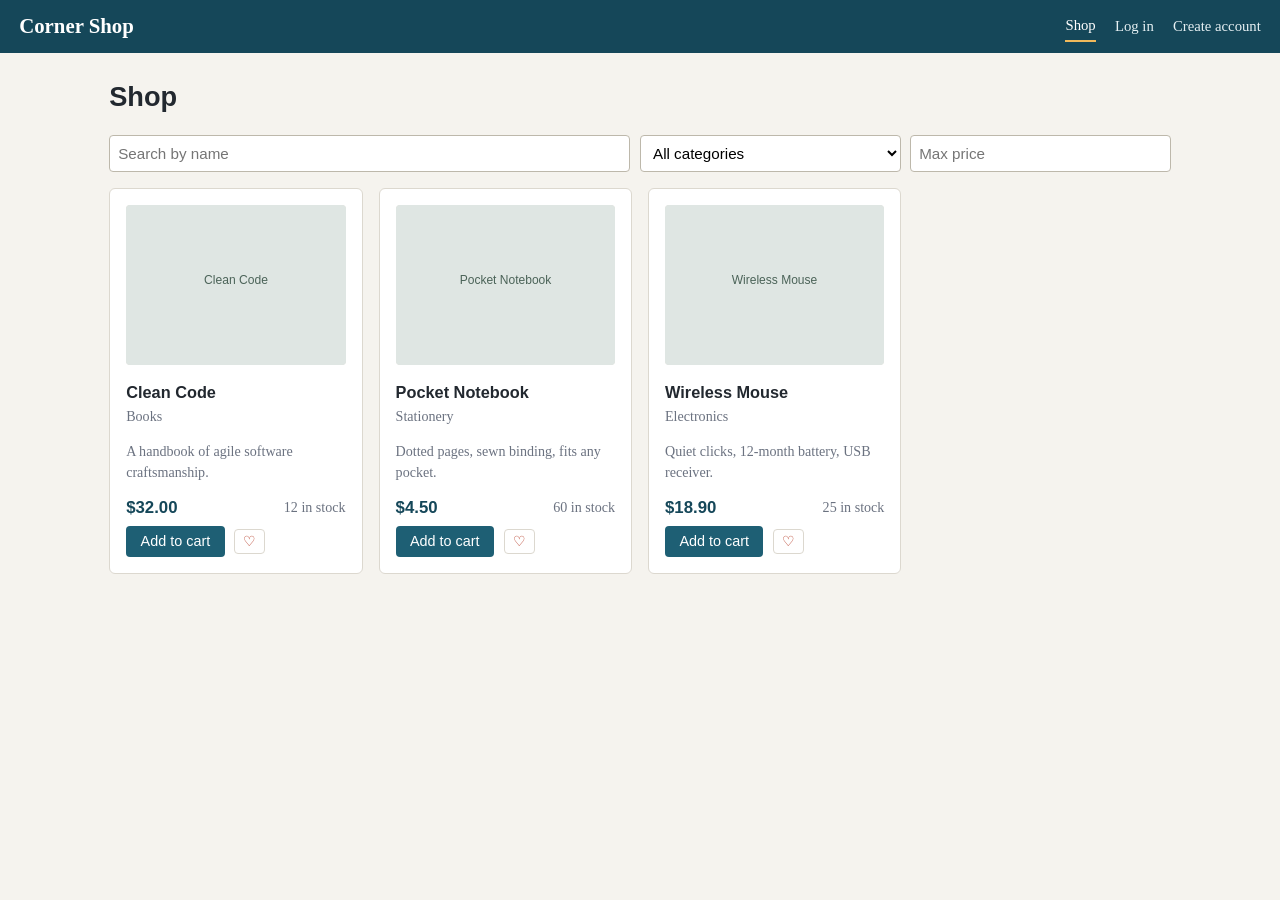
==== Final project/final.html @ 82ac4f9e "Add new task" ====
<!DOCTYPE html>
<html lang="en">

<head>
  <meta charset="utf-8">
  <meta name="viewport" content="width=device-width,initial-scale=1">
  <title>Corner Shop</title>
  <style>
    :root {
      --bg: #f5f3ee;
      --card: #fff;
      --ink: #22282f;
      --mute: #6b7280;
      --line: #dcd8cf;
      --acc: #1e5f74;
      --acc2: #154759;
      --ok: #2f7d4f;
      --bad: #b3341f;
      --warn: #a8741a
    }

    * {
      box-sizing: border-box
    }

    body {
      margin: 0;
      background: var(--bg);
      color: var(--ink);
      font: 16px/1.5 Georgia, "Times New Roman", serif
    }

    h1,
    h2,
    h3,
    button,
    input,
    select,
    textarea,
    nav,
    th,
    .badge {
      font-family: "Trebuchet MS", Verdana, sans-serif
    }

    h1 {
      font-size: 1.7rem;
      margin: .2em 0 .6em
    }

    h2 {
      font-size: 1.25rem;
      margin: 0 0 .6em
    }

    header {
      background: var(--acc2);
      color: #fff;
      display: flex;
      flex-wrap: wrap;
      align-items: center;
      gap: .4rem 1.2rem;
      padding: .7rem 1.2rem
    }

    header .brand {
      font: 700 1.3rem Georgia, serif;
      margin-right: auto;
      color: #fff;
      text-decoration: none
    }

    header a,
    header button.link {
      color: #e6f0f3;
      text-decoration: none;
      font-size: .92rem;
      background: none;
      border: 0;
      cursor: pointer;
      padding: .2rem 0
    }

    header a.on {
      color: #fff;
      border-bottom: 2px solid #f0b95b
    }

    main {
      max-width: 1100px;
      margin: 0 auto;
      padding: 1.2rem
    }

    .card {
      background: var(--card);
      border: 1px solid var(--line);
      border-radius: 6px;
      padding: 1rem
    }

    .grid {
      display: grid;
      grid-template-columns: repeat(auto-fill, minmax(230px, 1fr));
      gap: 1rem
    }

    .prod img {
      width: 100%;
      height: 160px;
      object-fit: cover;
      border-radius: 4px;
      background: #e8e6df
    }

    .prod h3 {
      margin: .5rem 0 .1rem;
      font-size: 1.02rem
    }

    .price {
      font: 700 1.05rem "Trebuchet MS", sans-serif;
      color: var(--acc2)
    }

    .mute {
      color: var(--mute);
      font-size: .88rem
    }

    .row {
      display: flex;
      flex-wrap: wrap;
      gap: .6rem;
      align-items: center
    }

    .row.sp {
      justify-content: space-between
    }

    button,
    .btn {
      background: var(--acc);
      color: #fff;
      border: 0;
      border-radius: 4px;
      padding: .45rem .9rem;
      font-size: .9rem;
      cursor: pointer
    }

    button:hover {
      background: var(--acc2)
    }

    button.alt {
      background: #fff;
      color: var(--acc2);
      border: 1px solid var(--acc)
    }

    button.bad {
      background: var(--bad)
    }

    button.ok {
      background: var(--ok)
    }

    button:disabled {
      opacity: .45;
      cursor: not-allowed
    }

    button:focus-visible,
    input:focus-visible,
    select:focus-visible,
    textarea:focus-visible,
    a:focus-visible {
      outline: 3px solid #f0b95b;
      outline-offset: 1px
    }

    label {
      display: block;
      font: 600 .88rem "Trebuchet MS", sans-serif;
      margin: .7rem 0 .2rem
    }

    input,
    select,
    textarea {
      width: 100%;
      padding: .5rem;
      border: 1px solid #bdb8ab;
      border-radius: 4px;
      font-size: .95rem;
      background: #fff
    }

    input.invalid,
    select.invalid,
    textarea.invalid {
      border-color: var(--bad)
    }

    .err {
      color: var(--bad);
      font: .82rem "Trebuchet MS", sans-serif;
      min-height: 1em;
      display: block
    }

    .form {
      max-width: 440px
    }

    .form.wide {
      max-width: 640px
    }

    table {
      width: 100%;
      border-collapse: collapse;
      background: var(--card);
      border: 1px solid var(--line)
    }

    th,
    td {
      padding: .5rem .6rem;
      text-align: left;
      border-bottom: 1px solid var(--line);
      font-size: .9rem;
      vertical-align: top
    }

    th {
      background: #ece9e0
    }

    td img {
      width: 46px;
      height: 46px;
      object-fit: cover;
      border-radius: 3px
    }

    .scroll {
      overflow-x: auto
    }

    .badge {
      padding: .1rem .5rem;
      border-radius: 99px;
      font-size: .78rem;
      color: #fff
    }

    .pending {
      background: var(--warn)
    }

    .confirmed {
      background: var(--ok)
    }

    .rejected {
      background: var(--bad)
    }

    .filters {
      display: grid;
      grid-template-columns: 2fr 1fr 1fr;
      gap: .6rem;
      margin-bottom: 1rem
    }

    .heart {
      background: none;
      color: var(--bad);
      border: 1px solid var(--line);
      padding: .2rem .5rem
    }

    #toast {
      position: fixed;
      bottom: 1rem;
      left: 50%;
      transform: translateX(-50%);
      background: var(--ink);
      color: #fff;
      padding: .6rem 1rem;
      border-radius: 4px;
      font: .9rem "Trebuchet MS", sans-serif;
      display: none;
      z-index: 9
    }

    @media(max-width:600px) {
      .filters {
        grid-template-columns: 1fr
      }
    }
  </style>
</head>

<body>
  <header id="top"></header>
  <main id="app"></main>
  <div id="toast" role="status"></div>
  <script>
    /* ---------- helpers & "database" (localStorage) ---------- */
    const $ = s => document.querySelector(s);
    const db = {
      get: (k, d) => { try { const v = JSON.parse(localStorage.getItem(k)); return v ?? d; } catch { return d; } },
      set: (k, v) => localStorage.setItem(k, JSON.stringify(v))
    };
    const uid = () => Date.now().toString(36) + Math.random().toString(36).slice(2, 6);
    const esc = s => String(s ?? '').replace(/[&<>"']/g, c => ({ '&': '&amp;', '<': '&lt;', '>': '&gt;', '"': '&quot;', "'": '&#39;' }[c]));
    const money = n => '$' + Number(n).toFixed(2);
    const ph = n => 'data:image/svg+xml,' + encodeURIComponent(`<svg xmlns="http://www.w3.org/2000/svg" width="400" height="300"><rect width="100%" height="100%" fill="#dfe6e3"/><text x="50%" y="50%" text-anchor="middle" font-family="sans-serif" font-size="22" fill="#4b6358">${esc(n)}</text></svg>`);
    let toastT;
    function toast(m) { const t = $('#toast'); t.textContent = m; t.style.display = 'block'; clearTimeout(toastT); toastT = setTimeout(() => t.style.display = 'none', 2600); }

    /* seed data on first run */
    if (!db.get('users')) {
      db.set('users', [{ id: 'u1', name: 'Main Admin', email: 'admin@shop.com', password: 'Admin@123', role: 'admin' }]);
      db.set('categories', [{ id: 'c1', name: 'Books' }, { id: 'c2', name: 'Stationery' }, { id: 'c3', name: 'Electronics' }]);
      db.set('products', [
        { id: 'p1', name: 'Clean Code', image: '', category: 'c1', price: 32, stock: 12, description: 'A handbook of agile software craftsmanship.' },
        { id: 'p2', name: 'Pocket Notebook', image: '', category: 'c2', price: 4.5, stock: 60, description: 'Dotted pages, sewn binding, fits any pocket.' },
        { id: 'p3', name: 'Wireless Mouse', image: '', category: 'c3', price: 18.9, stock: 25, description: 'Quiet clicks, 12-month battery, USB receiver.' }
      ]);
      db.set('orders', []);
    }
    const users = () => db.get('users', []), prods = () => db.get('products', []), cats = () => db.get('categories', []), orders = () => db.get('orders', []);
    const me = () => users().find(u => u.id === db.get('session'));
    const catName = id => (cats().find(c => c.id === id) || {}).name || 'Uncategorised';
    const cartKey = () => 'cart_' + me().id, wishKey = () => 'wish_' + me().id;

    /* ---------- validation ---------- */
    const emailRe = /^[^\s@]+@[^\s@]+\.[^\s@]{2,}$/;
    const passRe = /^(?=.*[A-Za-z])(?=.*\d).{8,}$/;
    function showErrors(form, errs) {
      form.querySelectorAll('.err').forEach(e => e.textContent = '');
      form.querySelectorAll('.invalid').forEach(e => e.classList.remove('invalid'));
      Object.entries(errs).forEach(([k, msg]) => {
        const e = form.querySelector(`[data-err="${k}"]`); if (e) e.textContent = msg;
        const f = form.elements[k]; if (f) f.classList.add('invalid');
      });
      const first = Object.keys(errs)[0]; if (first && form.elements[first]) form.elements[first].focus();
      return !Object.keys(errs).length;
    }
    const field = (name, label, type = 'text', val = '', attrs = '') =>
      `<label for="f-${name}">${label}</label><input id="f-${name}" name="${name}" type="${type}" value="${esc(val)}" ${attrs}><span class="err" data-err="${name}"></span>`;
    const fd = f => Object.fromEntries(new FormData(f).entries());
    const val = o => Object.fromEntries(Object.entries(o).map(([k, v]) => [k, typeof v === 'string' ? v.trim() : v]));

    /* ---------- state ---------- */
    let filt = { q: '', cat: '', max: '' }, editP = null, editC = null, pendingImg = '';

    /* ---------- layout ---------- */
    function nav() {
      const u = me(), r = location.hash || '#/';
      const l = (h, t) => `<a href="${h}" class="${r === h ? 'on' : ''}">${t}</a>`;
      let h = `<a class="brand" href="#/">Corner Shop</a>`;
      if (!u) h += l('#/', 'Shop') + l('#/login', 'Log in') + l('#/register', 'Create account');
      else if (u.role === 'admin') h += l('#/admin/products', 'Products') + l('#/admin/categories', 'Categories') + l('#/admin/orders', 'Orders') + l('#/admin/admins', 'Admins');
      else {
        const c = db.get(cartKey(), []).reduce((s, i) => s + i.q, 0);
        h += l('#/', 'Shop') + l('#/wishlist', 'Wish list') + l('#/cart', `Cart (${c})`) + l('#/orders', 'My orders');
      }
      if (u) h += `<span class="mute" style="color:#cfe0e6">${esc(u.name)}</span><button class="link" data-a="logout">Log out</button>`;
      $('#top').innerHTML = h;
    }

    function render() {
      const u = me(), r = (location.hash || '#/').slice(1);
      const need = role => { if (!u) { location.hash = '#/login'; return false; } if (role && u.role !== role) { location.hash = u.role === 'admin' ? '#/admin/products' : '#/'; return false; } return true; };
      const A = $('#app');
      if ((r === '/login' || r === '/register') && u) { location.hash = u.role === 'admin' ? '#/admin/products' : '#/'; return; }
      if (r === '/' && u && u.role === 'admin') { location.hash = '#/admin/products'; return; }
      const routes = {
        '/': () => shop(A), '/login': () => loginView(A), '/register': () => registerView(A),
        '/wishlist': () => need('customer') && wishView(A), '/cart': () => need('customer') && cartView(A), '/orders': () => need('customer') && myOrders(A),
        '/admin/products': () => need('admin') && adminProducts(A), '/admin/categories': () => need('admin') && adminCats(A),
        '/admin/orders': () => need('admin') && adminOrders(A), '/admin/admins': () => need('admin') && adminAdmins(A)
      };
      (routes[r] || routes['/'])();
      nav();
    }

    /* ---------- auth ---------- */
    function loginView(A) {
      A.innerHTML = `<h1>Log in</h1><form class="form card" id="login" novalidate>${field('email', 'Email', 'email')}${field('password', 'Password', 'password')}
  <span class="err" data-err="form"></span><button>Log in</button> <p class="mute">New here? <a href="#/register">Create an account</a>. Demo admin: admin@shop.com / Admin@123</p></form>`;
      $('#login').onsubmit = e => {
        e.preventDefault(); const d = val(fd(e.target)), er = {};
        if (!d.email) er.email = 'Enter your email.'; else if (!emailRe.test(d.email)) er.email = 'Enter a valid email like name@example.com.';
        if (!d.password) er.password = 'Enter your password.';
        if (!showErrors(e.target, er)) return;
        const u = users().find(x => x.email.toLowerCase() === d.email.toLowerCase());
        if (!u) return showErrors(e.target, { email: 'No account uses this email. Create an account first.' });
        if (u.password !== d.password) return showErrors(e.target, { password: 'Wrong password. Try again.' });
        db.set('session', u.id); location.hash = u.role === 'admin' ? '#/admin/products' : '#/'; render();
      };
    }
    function registerView(A) {
      A.innerHTML = `<h1>Create account</h1><form class="form card" id="reg" novalidate>${field('name', 'Full name')}${field('email', 'Email', 'email')}${field('password', 'Password (8+ characters, letters and numbers)', 'password')}${field('confirm', 'Confirm password', 'password')}<button>Create account</button></form>`;
      $('#reg').onsubmit = e => {
        e.preventDefault(); const d = val(fd(e.target)), er = {};
        if (d.name.length < 3) er.name = 'Name must be at least 3 characters.';
        if (!emailRe.test(d.email)) er.email = 'Enter a valid email like name@example.com.';
        else if (users().some(u => u.email.toLowerCase() === d.email.toLowerCase())) er.email = 'This email is already registered. Log in instead.';
        if (!passRe.test(d.password)) er.password = 'Use at least 8 characters with a letter and a number.';
        if (d.confirm !== d.password) er.confirm = 'Passwords do not match.';
        if (!showErrors(e.target, er)) return;
        const u = { id: uid(), name: d.name, email: d.email, password: d.password, role: 'customer' };
        db.set('users', [...users(), u]); db.set('session', u.id); toast('Account created.'); location.hash = '#/'; render();
      };
    }

    /* ---------- customer: shop ---------- */
    function card(p) {
      const u = me(), w = u && u.role === 'customer' ? db.get(wishKey(), []).includes(p.id) : false;
      return `<article class="card prod"><img src="${esc(p.image || ph(p.name))}" alt="${esc(p.name)}"><h3>${esc(p.name)}</h3>
  <div class="mute">${esc(catName(p.category))}</div><p class="mute">${esc(p.description)}</p>
  <div class="row sp"><span class="price">${money(p.price)}</span><span class="mute">${p.stock > 0 ? p.stock + ' in stock' : 'Out of stock'}</span></div>
  <div class="row" style="margin-top:.5rem"><button data-a="addCart" data-id="${p.id}" ${p.stock < 1 ? 'disabled' : ''}>Add to cart</button>
  <button class="heart" data-a="wish" data-id="${p.id}" aria-label="Toggle wish list">${w ? '♥' : '♡'}</button></div></article>`;
    }
    function shop(A) {
      A.innerHTML = `<h1>Shop</h1><div class="filters"><input id="q" placeholder="Search by name" value="${esc(filt.q)}" aria-label="Search">
  <select id="cat" aria-label="Category"><option value="">All categories</option>${cats().map(c => `<option value="${c.id}" ${filt.cat === c.id ? 'selected' : ''}>${esc(c.name)}</option>`).join('')}</select>
  <input id="max" type="number" min="0" placeholder="Max price" value="${esc(filt.max)}" aria-label="Max price"></div><div class="grid" id="list"></div>`;
      const draw = () => {
        const l = prods().filter(p => p.name.toLowerCase().includes(filt.q.toLowerCase()) && (!filt.cat || p.category === filt.cat) && (!filt.max || p.price <= +filt.max));
        $('#list').innerHTML = l.map(card).join('') || '<p class="mute">No products match these filters. Clear a filter to see more.</p>';
      };
      $('#q').oninput = e => { filt.q = e.target.value; draw(); };
      $('#cat').onchange = e => { filt.cat = e.target.value; draw(); };
      $('#max').oninput = e => { filt.max = e.target.value; draw(); };
      draw();
    }
    function wishView(A) {
      const ids = db.get(wishKey(), []), l = prods().filter(p => ids.includes(p.id));
      A.innerHTML = `<h1>Wish list</h1><div class="grid">${l.map(card).join('') || '<p class="mute">Your wish list is empty. Tap ♡ on a product to save it.</p>'}</div>`;
    }
    function cartView(A) {
      const cart = db.get(cartKey(), []).map(i => ({ ...i, p: prods().find(p => p.id === i.id) })).filter(i => i.p);
      const total = cart.reduce((s, i) => s + i.p.price * i.q, 0);
      A.innerHTML = `<h1>Cart</h1>` + (cart.length ? `<div class="scroll"><table><tr><th>Product</th><th>Price</th><th>Qty</th><th>Subtotal</th><th></th></tr>
  ${cart.map(i => `<tr><td>${esc(i.p.name)}</td><td>${money(i.p.price)}</td><td><button class="alt" data-a="qty" data-id="${i.id}" data-d="-1">−</button> ${i.q} <button class="alt" data-a="qty" data-id="${i.id}" data-d="1">+</button></td><td>${money(i.p.price * i.q)}</td><td><button class="bad" data-a="rmCart" data-id="${i.id}">Remove</button></td></tr>`).join('')}</table></div>
  <p class="row sp"><strong>Total: ${money(total)}</strong><button data-a="checkout">Place order</button></p><p class="mute">Orders stay pending until an admin confirms or rejects them.</p>` : '<p class="mute">Your cart is empty. <a href="#/">Browse the shop</a>.</p>');
    }
    const badge = s => `<span class="badge ${s}">${s}</span>`;
    const ordersTable = (l, admin) => `<div class="scroll"><table><tr><th>Order</th><th>Date</th>${admin ? '<th>Customer</th>' : ''}<th>Items</th><th>Total</th><th>Status</th>${admin ? '<th>Action</th>' : ''}</tr>
${l.map(o => `<tr><td>#${o.id.slice(-5)}</td><td>${new Date(o.date).toLocaleString()}</td>${admin ? `<td>${esc(o.userName)}</td>` : ''}<td>${o.items.map(i => `${esc(i.name)} × ${i.q}`).join('<br>')}</td><td>${money(o.total)}</td><td>${badge(o.status)}</td>
${admin ? `<td>${o.status === 'pending' ? `<button class="ok" data-a="cfm" data-id="${o.id}">Confirm</button> <button class="bad" data-a="rej" data-id="${o.id}">Reject</button>` : '—'}</td>` : ''}</tr>`).join('')}</table></div>`;
    function myOrders(A) {
      const l = orders().filter(o => o.userId === me().id).reverse();
      A.innerHTML = `<h1>My orders</h1>` + (l.length ? ordersTable(l, false) : '<p class="mute">No orders yet. Your placed orders will show here.</p>');
    }

    /* ---------- admin ---------- */
    function adminProducts(A) {
      const p = editP ? prods().find(x => x.id === editP) : null; pendingImg = '';
      A.innerHTML = `<h1>Products</h1><form class="card form wide" id="pf" novalidate><h2>${p ? 'Edit product' : 'Add product'}</h2>
  ${field('name', 'Name', 'text', p?.name)}
  <label for="f-category">Category</label><select id="f-category" name="category"><option value="">Select a category</option>${cats().map(c => `<option value="${c.id}" ${p?.category === c.id ? 'selected' : ''}>${esc(c.name)}</option>`).join('')}</select><span class="err" data-err="category"></span>
  ${field('price', 'Price', 'number', p?.price, 'step="0.01" min="0"')}${field('stock', 'Stock quantity', 'number', p?.stock, 'step="1" min="0"')}
  ${field('image', 'Image URL (or upload a file below)', 'text', p && !p.image.startsWith('data:') ? p.image : '')}
  <input type="file" id="file" accept="image/*" aria-label="Upload image"><span class="err" data-err="file"></span>
  <label for="f-description">Description</label><textarea id="f-description" name="description" rows="3">${esc(p?.description)}</textarea><span class="err" data-err="description"></span>
  <div class="row"><button>${p ? 'Save changes' : 'Add product'}</button>${p ? '<button type="button" class="alt" data-a="cancel">Cancel</button>' : ''}</div></form>
  <h2 style="margin-top:1.4rem">All products</h2><div class="scroll"><table><tr><th>ID</th><th>Image</th><th>Name</th><th>Category</th><th>Price</th><th>Stock</th><th></th></tr>
  ${prods().map(x => `<tr><td>${x.id.slice(-4)}</td><td><img src="${esc(x.image || ph(x.name))}" alt=""></td><td>${esc(x.name)}<div class="mute">${esc(x.description)}</div></td><td>${esc(catName(x.category))}</td><td>${money(x.price)}</td><td>${x.stock}</td>
  <td><button class="alt" data-a="editP" data-id="${x.id}">Edit</button> <button class="bad" data-a="delP" data-id="${x.id}">Delete</button></td></tr>`).join('')}</table></div>`;
      $('#file').onchange = e => {
        const f = e.target.files[0]; if (!f) return;
        if (f.size > 400 * 1024) { e.target.value = ''; return showErrors($('#pf'), { file: 'Image is over 400 KB. Choose a smaller file or use a URL.' }); }
        const r = new FileReader(); r.onload = () => pendingImg = r.result; r.readAsDataURL(f);
      };
      $('#pf').onsubmit = e => {
        e.preventDefault(); const d = val(fd(e.target)), er = {};
        if (d.name.length < 2 || d.name.length > 60) er.name = 'Name must be 2 to 60 characters.';
        if (!d.category) er.category = 'Select a category. Add one first if the list is empty.';
        if (d.price === '' || isNaN(d.price) || +d.price <= 0) er.price = 'Enter a price greater than 0.';
        if (d.stock === '' || !Number.isInteger(+d.stock) || +d.stock < 0) er.stock = 'Enter a whole number, 0 or more.';
        const img = pendingImg || d.image || (p?.image || '');
        if (!img) er.image = 'Add an image URL or upload a file.';
        else if (!pendingImg && !/^https?:\/\/.+/i.test(img) && !img.startsWith('data:')) er.image = 'URL must start with http:// or https://.';
        if (d.description.length < 10) er.description = 'Description must be at least 10 characters.';
        if (!showErrors(e.target, er)) return;
        const item = { id: p?.id || uid(), name: d.name, category: d.category, price: +d.price, stock: +d.stock, image: img, description: d.description };
        db.set('products', p ? prods().map(x => x.id === p.id ? item : x) : [...prods(), item]);
        toast(p ? 'Product updated.' : 'Product added.'); editP = null; render();
      };
    }
    function adminCats(A) {
      const c = editC ? cats().find(x => x.id === editC) : null;
      A.innerHTML = `<h1>Categories</h1><form class="card form" id="cf" novalidate>${field('name', c ? 'Rename category' : 'New category', 'text', c?.name)}
  <div class="row"><button>${c ? 'Save changes' : 'Add category'}</button>${c ? '<button type="button" class="alt" data-a="cancel">Cancel</button>' : ''}</div></form>
  <h2 style="margin-top:1.4rem">All categories</h2><div class="scroll"><table><tr><th>Name</th><th>Products</th><th></th></tr>
  ${cats().map(x => `<tr><td>${esc(x.name)}</td><td>${prods().filter(p => p.category === x.id).length}</td><td><button class="alt" data-a="editC" data-id="${x.id}">Edit</button> <button class="bad" data-a="delC" data-id="${x.id}">Delete</button></td></tr>`).join('')}</table></div>`;
      $('#cf').onsubmit = e => {
        e.preventDefault(); const d = val(fd(e.target)), er = {};
        if (d.name.length < 2 || d.name.length > 30) er.name = 'Name must be 2 to 30 characters.';
        else if (cats().some(x => x.name.toLowerCase() === d.name.toLowerCase() && x.id !== c?.id)) er.name = 'This category already exists.';
        if (!showErrors(e.target, er)) return;
        db.set('categories', c ? cats().map(x => x.id === c.id ? { ...x, name: d.name } : x) : [...cats(), { id: uid(), name: d.name }]);
        toast(c ? 'Category updated.' : 'Category added.'); editC = null; render();
      };
    }
    function adminOrders(A) {
      const l = orders().slice().reverse();
      A.innerHTML = `<h1>Orders</h1>` + (l.length ? ordersTable(l, true) : '<p class="mute">No orders yet.</p>');
    }
    function adminAdmins(A) {
      A.innerHTML = `<h1>Admins</h1><form class="card form" id="af" novalidate><h2>Add another admin</h2>${field('name', 'Full name')}${field('email', 'Email', 'email')}${field('password', 'Password (8+ characters, letters and numbers)', 'password')}<button>Add admin</button></form>
  <h2 style="margin-top:1.4rem">Current admins</h2><div class="scroll"><table><tr><th>Name</th><th>Email</th></tr>${users().filter(u => u.role === 'admin').map(u => `<tr><td>${esc(u.name)}</td><td>${esc(u.email)}</td></tr>`).join('')}</table></div>`;
      $('#af').onsubmit = e => {
        e.preventDefault(); const d = val(fd(e.target)), er = {};
        if (d.name.length < 3) er.name = 'Name must be at least 3 characters.';
        if (!emailRe.test(d.email)) er.email = 'Enter a valid email like name@example.com.';
        else if (users().some(u => u.email.toLowerCase() === d.email.toLowerCase())) er.email = 'This email is already registered.';
        if (!passRe.test(d.password)) er.password = 'Use at least 8 characters with a letter and a number.';
        if (!showErrors(e.target, er)) return;
        db.set('users', [...users(), { id: uid(), name: d.name, email: d.email, password: d.password, role: 'admin' }]); toast('Admin added.'); render();
      };
    }

    /* ---------- actions (event delegation) ---------- */
    const actions = {
      logout() { localStorage.removeItem('session'); location.hash = '#/login'; render(); },
      cancel() { editP = editC = null; render(); },
      editP(id) { editP = id; render(); scrollTo(0, 0); }, editC(id) { editC = id; render(); },
      delP(id) { if (confirm('Delete this product?')) { db.set('products', prods().filter(p => p.id !== id)); toast('Product deleted.'); render(); } },
      delC(id) {
        if (prods().some(p => p.category === id)) return toast('Move or delete the products in this category first.');
        if (confirm('Delete this category?')) { db.set('categories', cats().filter(c => c.id !== id)); toast('Category deleted.'); render(); }
      },
      wish(id) {
        if (!me()) { toast('Log in to use your wish list.'); location.hash = '#/login'; return; }
        if (me().role !== 'customer') return toast('Only customers have a wish list.');
        const w = db.get(wishKey(), []); db.set(wishKey(), w.includes(id) ? w.filter(x => x !== id) : [...w, id]); render();
      },
      addCart(id) {
        if (!me()) { toast('Log in to add items to your cart.'); location.hash = '#/login'; return; }
        if (me().role !== 'customer') return toast('Admins cannot place orders.');
        const p = prods().find(x => x.id === id), c = db.get(cartKey(), []), it = c.find(i => i.id === id);
        if ((it ? it.q : 0) + 1 > p.stock) return toast(`Only ${p.stock} of "${p.name}" in stock.`);
        it ? it.q++ : c.push({ id, q: 1 }); db.set(cartKey(), c); toast('Added to cart.'); nav();
      },
      qty(id, b) {
        const c = db.get(cartKey(), []), it = c.find(i => i.id === id), p = prods().find(x => x.id === id), n = it.q + +b.dataset.d;
        if (n < 1) return; if (n > p.stock) return toast(`Only ${p.stock} in stock.`);
        it.q = n; db.set(cartKey(), c); render();
      },
      rmCart(id) { db.set(cartKey(), db.get(cartKey(), []).filter(i => i.id !== id)); render(); },
      checkout() {
        const c = db.get(cartKey(), []), ps = prods(); if (!c.length) return;
        const items = [];
        for (const i of c) {
          const p = ps.find(x => x.id === i.id);
          if (!p) return toast('A product in your cart is no longer sold. Remove it.');
          if (i.q > p.stock) return toast(`"${p.name}" has only ${p.stock} left. Lower the quantity.`);
          items.push({ id: p.id, name: p.name, price: p.price, q: i.q });
        }
        db.set('orders', [...orders(), { id: uid(), userId: me().id, userName: me().name, items, total: items.reduce((s, i) => s + i.price * i.q, 0), status: 'pending', date: Date.now() }]);
        db.set(cartKey(), []); toast('Order placed. Waiting for admin confirmation.'); location.hash = '#/orders'; render();
      },
      cfm(id) {
        const o = orders().find(x => x.id === id), ps = prods();
        for (const i of o.items) { const p = ps.find(x => x.id === i.id); if (!p || p.stock < i.q) return toast(`Not enough stock for "${i.name}". Reject the order or restock.`); }
        o.items.forEach(i => ps.find(x => x.id === i.id).stock -= i.q); db.set('products', ps);
        db.set('orders', orders().map(x => x.id === id ? { ...x, status: 'confirmed' } : x)); toast('Order confirmed. Stock updated.'); render();
      },
      rej(id) { db.set('orders', orders().map(x => x.id === id ? { ...x, status: 'rejected' } : x)); toast('Order rejected.'); render(); }
    };
    document.addEventListener('click', e => { const b = e.target.closest('[data-a]'); if (b && actions[b.dataset.a]) actions[b.dataset.a](b.dataset.id, b); });
    addEventListener('hashchange', render);
    render();
  </script>
</body>

</html>
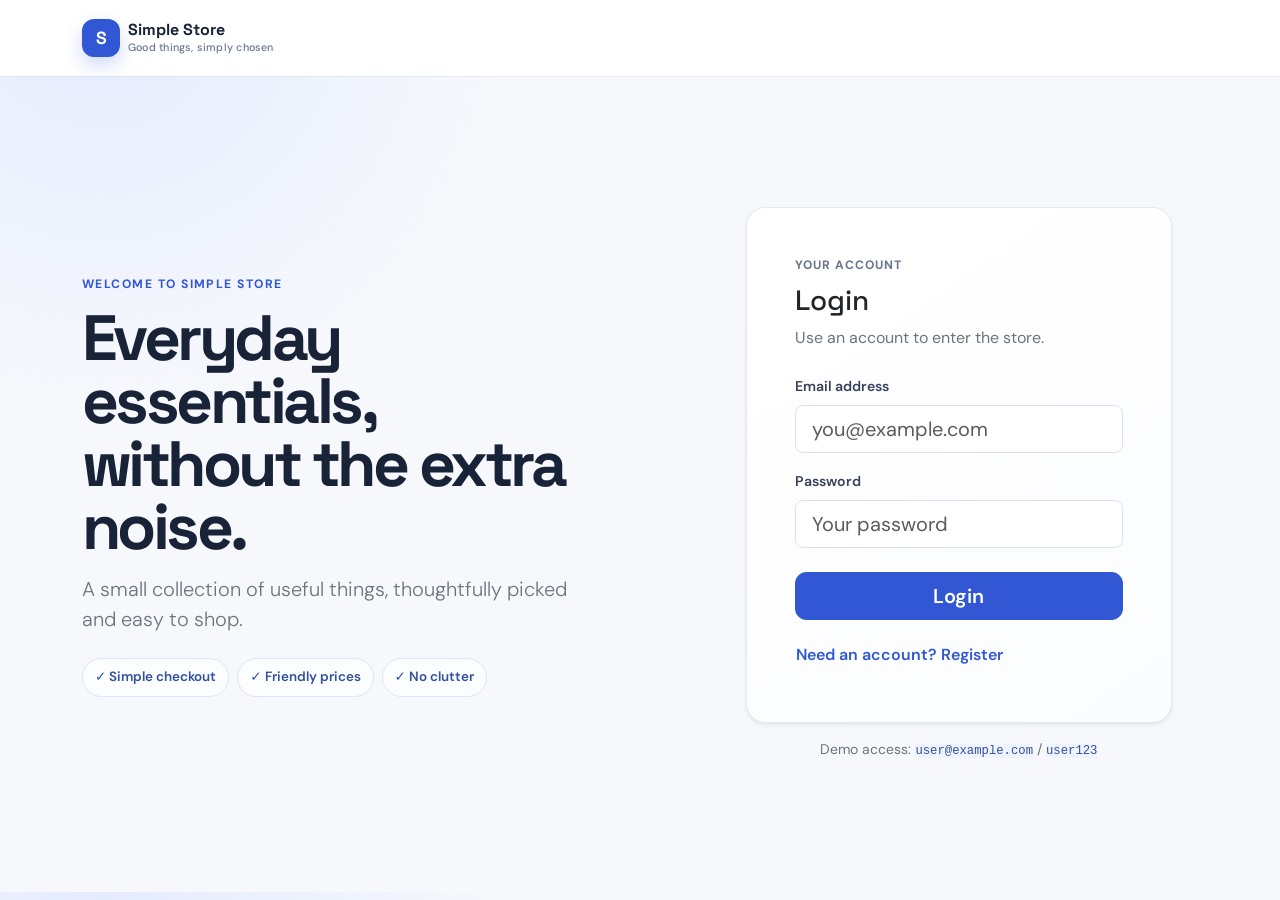
==== commit 413d7e68: "Add new task" ====
--- a/Final project/final.html
+++ b/Final project/final.html
@@ -1,589 +1,151 @@
 <!DOCTYPE html>
 <html lang="en">
+<head>
+    <meta charset="UTF-8">
+    <meta name="viewport" content="width=device-width, initial-scale=1">
+    <meta name="description" content="Simple Store — a small, friendly online shop.">
+    <title>Simple Store</title>
+    <link rel="preconnect" href="https://fonts.googleapis.com">
+    <link rel="preconnect" href="https://fonts.gstatic.com" crossorigin>
+    <link href="https://fonts.googleapis.com/css2?family=DM+Sans:wght@400;500;600;700&family=Space+Grotesk:wght@500;600;700&display=swap" rel="stylesheet">
+    <link href="https://cdn.jsdelivr.net/npm/bootstrap@5.3.3/dist/css/bootstrap.min.css" rel="stylesheet">
+    <link rel="stylesheet" href="style.css">
+    <script src="https://cdn.jsdelivr.net/npm/bootstrap@5.3.3/dist/js/bootstrap.bundle.min.js" defer></script>
+    <script src="script.js" defer></script>
+</head>
+<body>
+    <header class="site-header sticky-top">
+        <nav class="navbar navbar-expand-lg bg-white" aria-label="Main navigation">
+            <div class="container app-container">
+                <a class="navbar-brand d-flex align-items-center gap-2" href="#" aria-label="Simple Store home">
+                    <span class="brand-mark" aria-hidden="true">S</span>
+                    <span>
+                        <span class="brand-name d-block">Simple Store</span>
+                        <span class="brand-caption d-block">Good things, simply chosen</span>
+                    </span>
+                </a>
 
-<head>
-  <meta charset="utf-8">
-  <meta name="viewport" content="width=device-width,initial-scale=1">
-  <title>Corner Shop</title>
-  <style>
-    :root {
-      --bg: #f5f3ee;
-      --card: #fff;
-      --ink: #22282f;
-      --mute: #6b7280;
-      --line: #dcd8cf;
-      --acc: #1e5f74;
-      --acc2: #154759;
-      --ok: #2f7d4f;
-      --bad: #b3341f;
-      --warn: #a8741a
-    }
+                <button class="navbar-toggler" type="button" data-bs-toggle="collapse" data-bs-target="#mainNav" aria-controls="mainNav" aria-expanded="false" aria-label="Toggle navigation">
+                    <span class="navbar-toggler-icon"></span>
+                </button>
 
-    * {
-      box-sizing: border-box
-    }
+                <div class="collapse navbar-collapse" id="mainNav">
+                    <div id="userBox" class="d-flex flex-column flex-lg-row align-items-lg-center gap-2 ms-lg-auto pt-3 pt-lg-0"></div>
+                </div>
+            </div>
+        </nav>
+    </header>
 
-    body {
-      margin: 0;
-      background: var(--bg);
-      color: var(--ink);
-      font: 16px/1.5 Georgia, "Times New Roman", serif
-    }
+    <main class="container app-container py-4 py-lg-5">
+        <section id="authView" class="auth-shell" aria-labelledby="authTitle">
+            <div class="row g-4 g-xl-5 align-items-center">
+                <div class="col-lg-6">
+                    <div class="auth-intro pe-lg-4">
+                        <span class="eyebrow">Welcome to Simple Store</span>
+                        <h1 class="display-title">Everyday essentials, without the extra noise.</h1>
+                        <p class="lead text-secondary mb-4">A small collection of useful things, thoughtfully picked and easy to shop.</p>
+                        <div class="d-flex flex-wrap gap-2" aria-label="Store benefits">
+                            <span class="benefit-pill">✓ Simple checkout</span>
+                            <span class="benefit-pill">✓ Friendly prices</span>
+                            <span class="benefit-pill">✓ No clutter</span>
+                        </div>
+                    </div>
+                </div>
 
-    h1,
-    h2,
-    h3,
-    button,
-    input,
-    select,
-    textarea,
-    nav,
-    th,
-    .badge {
-      font-family: "Trebuchet MS", Verdana, sans-serif
-    }
+                <div class="col-lg-6 col-xl-5 ms-xl-auto">
+                    <div class="card auth-card border-0 shadow-sm">
+                        <div class="card-body p-4 p-sm-5">
+                            <div class="mb-4">
+                                <span class="section-kicker">Your account</span>
+                                <h2 id="authTitle" class="h3 mb-2">Login</h2>
+                                <p class="text-secondary mb-0">Use an account to enter the store.</p>
+                            </div>
 
-    h1 {
-      font-size: 1.7rem;
-      margin: .2em 0 .6em
-    }
+                            <form id="loginForm">
+                                <div class="mb-3">
+                                    <label class="form-label" for="loginEmail">Email address</label>
+                                    <input id="loginEmail" class="form-control form-control-lg" type="email" placeholder="you@example.com" autocomplete="email" required>
+                                </div>
+                                <div class="mb-4">
+                                    <label class="form-label" for="loginPassword">Password</label>
+                                    <input id="loginPassword" class="form-control form-control-lg" type="password" placeholder="Your password" autocomplete="current-password" required>
+                                </div>
+                                <button class="btn btn-primary btn-lg w-100" type="submit">Login</button>
+                            </form>
 
-    h2 {
-      font-size: 1.25rem;
-      margin: 0 0 .6em
-    }
+                            <form id="registerForm" class="hidden">
+                                <div class="mb-3">
+                                    <label class="form-label" for="registerName">Name</label>
+                                    <input id="registerName" class="form-control form-control-lg" type="text" placeholder="Your name" autocomplete="name" required>
+                                </div>
+                                <div class="mb-3">
+                                    <label class="form-label" for="registerEmail">Email address</label>
+                                    <input id="registerEmail" class="form-control form-control-lg" type="email" placeholder="you@example.com" autocomplete="email" required>
+                                </div>
+                                <div class="mb-4">
+                                    <label class="form-label" for="registerPassword">Password</label>
+                                    <input id="registerPassword" class="form-control form-control-lg" type="password" minlength="6" placeholder="At least 6 characters" autocomplete="new-password" required>
+                                    <div class="form-text">Use at least 6 characters.</div>
+                                </div>
+                                <button class="btn btn-success btn-lg w-100" type="submit">Create account</button>
+                            </form>
 
-    header {
-      background: var(--acc2);
-      color: #fff;
-      display: flex;
-      flex-wrap: wrap;
-      align-items: center;
-      gap: .4rem 1.2rem;
-      padding: .7rem 1.2rem
-    }
+                            <div id="authMessage" class="alert d-none mt-3 mb-0" role="status" aria-live="polite"></div>
+                            <button id="switchAuth" class="btn btn-link px-0 mt-3" type="button">Need an account? Register</button>
+                        </div>
+                    </div>
+                    <p class="demo-note text-center text-secondary small mt-3 mb-0">Demo access: <code>user@example.com</code> / <code>user123</code></p>
+                </div>
+            </div>
+        </section>
 
-    header .brand {
-      font: 700 1.3rem Georgia, serif;
-      margin-right: auto;
-      color: #fff;
-      text-decoration: none
-    }
+        <section id="customerView" class="hidden" aria-labelledby="customerTitle">
+            <div class="page-heading row g-3 align-items-end mb-4">
+                <div class="col-lg">
+                    <span class="eyebrow">Customer space</span>
+                    <h2 id="customerTitle" class="page-title">Products</h2>
+                    <p class="text-secondary mb-0">Find something useful for your day.</p>
+                </div>
+                <div class="col-lg-auto">
+                    <div class="actions d-flex flex-wrap gap-2" role="group" aria-label="Customer pages">
+                        <button id="customerProducts" class="btn btn-outline-primary hidden" type="button">Products</button>
+                        <button id="customerCart" class="btn btn-primary" type="button">Cart <span id="cartCount" class="badge text-bg-light ms-1">0</span></button>
+                        <button id="customerOrders" class="btn btn-outline-primary" type="button">Orders</button>
+                    </div>
+                </div>
+            </div>
 
-    header a,
-    header button.link {
-      color: #e6f0f3;
-      text-decoration: none;
-      font-size: .92rem;
-      background: none;
-      border: 0;
-      cursor: pointer;
-      padding: .2rem 0
-    }
+            <div id="productTools" class="toolbar card border-0 shadow-sm mb-4">
+                <div class="card-body p-3 p-md-4">
+                    <label class="form-label visually-hidden" for="search">Search products</label>
+                    <div class="input-group input-group-lg">
+                        <span class="input-group-text bg-white" aria-hidden="true">⌕</span>
+                        <input id="search" class="form-control" type="search" placeholder="Search products by name" autocomplete="off">
+                    </div>
+                </div>
+            </div>
+            <div id="customerMessage" class="alert d-none" role="status" aria-live="polite"></div>
+            <div id="customerContent" class="row g-4"></div>
+        </section>
 
-    header a.on {
-      color: #fff;
-      border-bottom: 2px solid #f0b95b
-    }
-
-    main {
-      max-width: 1100px;
-      margin: 0 auto;
-      padding: 1.2rem
-    }
-
-    .card {
-      background: var(--card);
-      border: 1px solid var(--line);
-      border-radius: 6px;
-      padding: 1rem
-    }
-
-    .grid {
-      display: grid;
-      grid-template-columns: repeat(auto-fill, minmax(230px, 1fr));
-      gap: 1rem
-    }
-
-    .prod img {
-      width: 100%;
-      height: 160px;
-      object-fit: cover;
-      border-radius: 4px;
-      background: #e8e6df
-    }
-
-    .prod h3 {
-      margin: .5rem 0 .1rem;
-      font-size: 1.02rem
-    }
-
-    .price {
-      font: 700 1.05rem "Trebuchet MS", sans-serif;
-      color: var(--acc2)
-    }
-
-    .mute {
-      color: var(--mute);
-      font-size: .88rem
-    }
-
-    .row {
-      display: flex;
-      flex-wrap: wrap;
-      gap: .6rem;
-      align-items: center
-    }
-
-    .row.sp {
-      justify-content: space-between
-    }
-
-    button,
-    .btn {
-      background: var(--acc);
-      color: #fff;
-      border: 0;
-      border-radius: 4px;
-      padding: .45rem .9rem;
-      font-size: .9rem;
-      cursor: pointer
-    }
-
-    button:hover {
-      background: var(--acc2)
-    }
-
-    button.alt {
-      background: #fff;
-      color: var(--acc2);
-      border: 1px solid var(--acc)
-    }
-
-    button.bad {
-      background: var(--bad)
-    }
-
-    button.ok {
-      background: var(--ok)
-    }
-
-    button:disabled {
-      opacity: .45;
-      cursor: not-allowed
-    }
-
-    button:focus-visible,
-    input:focus-visible,
-    select:focus-visible,
-    textarea:focus-visible,
-    a:focus-visible {
-      outline: 3px solid #f0b95b;
-      outline-offset: 1px
-    }
-
-    label {
-      display: block;
-      font: 600 .88rem "Trebuchet MS", sans-serif;
-      margin: .7rem 0 .2rem
-    }
-
-    input,
-    select,
-    textarea {
-      width: 100%;
-      padding: .5rem;
-      border: 1px solid #bdb8ab;
-      border-radius: 4px;
-      font-size: .95rem;
-      background: #fff
-    }
-
-    input.invalid,
-    select.invalid,
-    textarea.invalid {
-      border-color: var(--bad)
-    }
-
-    .err {
-      color: var(--bad);
-      font: .82rem "Trebuchet MS", sans-serif;
-      min-height: 1em;
-      display: block
-    }
-
-    .form {
-      max-width: 440px
-    }
-
-    .form.wide {
-      max-width: 640px
-    }
-
-    table {
-      width: 100%;
-      border-collapse: collapse;
-      background: var(--card);
-      border: 1px solid var(--line)
-    }
-
-    th,
-    td {
-      padding: .5rem .6rem;
-      text-align: left;
-      border-bottom: 1px solid var(--line);
-      font-size: .9rem;
-      vertical-align: top
-    }
-
-    th {
-      background: #ece9e0
-    }
-
-    td img {
-      width: 46px;
-      height: 46px;
-      object-fit: cover;
-      border-radius: 3px
-    }
-
-    .scroll {
-      overflow-x: auto
-    }
-
-    .badge {
-      padding: .1rem .5rem;
-      border-radius: 99px;
-      font-size: .78rem;
-      color: #fff
-    }
-
-    .pending {
-      background: var(--warn)
-    }
-
-    .confirmed {
-      background: var(--ok)
-    }
-
-    .rejected {
-      background: var(--bad)
-    }
-
-    .filters {
-      display: grid;
-      grid-template-columns: 2fr 1fr 1fr;
-      gap: .6rem;
-      margin-bottom: 1rem
-    }
-
-    .heart {
-      background: none;
-      color: var(--bad);
-      border: 1px solid var(--line);
-      padding: .2rem .5rem
-    }
-
-    #toast {
-      position: fixed;
-      bottom: 1rem;
-      left: 50%;
-      transform: translateX(-50%);
-      background: var(--ink);
-      color: #fff;
-      padding: .6rem 1rem;
-      border-radius: 4px;
-      font: .9rem "Trebuchet MS", sans-serif;
-      display: none;
-      z-index: 9
-    }
-
-    @media(max-width:600px) {
-      .filters {
-        grid-template-columns: 1fr
-      }
-    }
-  </style>
-</head>
-
-<body>
-  <header id="top"></header>
-  <main id="app"></main>
-  <div id="toast" role="status"></div>
-  <script>
-    /* ---------- helpers & "database" (localStorage) ---------- */
-    const $ = s => document.querySelector(s);
-    const db = {
-      get: (k, d) => { try { const v = JSON.parse(localStorage.getItem(k)); return v ?? d; } catch { return d; } },
-      set: (k, v) => localStorage.setItem(k, JSON.stringify(v))
-    };
-    const uid = () => Date.now().toString(36) + Math.random().toString(36).slice(2, 6);
-    const esc = s => String(s ?? '').replace(/[&<>"']/g, c => ({ '&': '&amp;', '<': '&lt;', '>': '&gt;', '"': '&quot;', "'": '&#39;' }[c]));
-    const money = n => '$' + Number(n).toFixed(2);
-    const ph = n => 'data:image/svg+xml,' + encodeURIComponent(`<svg xmlns="http://www.w3.org/2000/svg" width="400" height="300"><rect width="100%" height="100%" fill="#dfe6e3"/><text x="50%" y="50%" text-anchor="middle" font-family="sans-serif" font-size="22" fill="#4b6358">${esc(n)}</text></svg>`);
-    let toastT;
-    function toast(m) { const t = $('#toast'); t.textContent = m; t.style.display = 'block'; clearTimeout(toastT); toastT = setTimeout(() => t.style.display = 'none', 2600); }
-
-    /* seed data on first run */
-    if (!db.get('users')) {
-      db.set('users', [{ id: 'u1', name: 'Main Admin', email: 'admin@shop.com', password: 'Admin@123', role: 'admin' }]);
-      db.set('categories', [{ id: 'c1', name: 'Books' }, { id: 'c2', name: 'Stationery' }, { id: 'c3', name: 'Electronics' }]);
-      db.set('products', [
-        { id: 'p1', name: 'Clean Code', image: '', category: 'c1', price: 32, stock: 12, description: 'A handbook of agile software craftsmanship.' },
-        { id: 'p2', name: 'Pocket Notebook', image: '', category: 'c2', price: 4.5, stock: 60, description: 'Dotted pages, sewn binding, fits any pocket.' },
-        { id: 'p3', name: 'Wireless Mouse', image: '', category: 'c3', price: 18.9, stock: 25, description: 'Quiet clicks, 12-month battery, USB receiver.' }
-      ]);
-      db.set('orders', []);
-    }
-    const users = () => db.get('users', []), prods = () => db.get('products', []), cats = () => db.get('categories', []), orders = () => db.get('orders', []);
-    const me = () => users().find(u => u.id === db.get('session'));
-    const catName = id => (cats().find(c => c.id === id) || {}).name || 'Uncategorised';
-    const cartKey = () => 'cart_' + me().id, wishKey = () => 'wish_' + me().id;
-
-    /* ---------- validation ---------- */
-    const emailRe = /^[^\s@]+@[^\s@]+\.[^\s@]{2,}$/;
-    const passRe = /^(?=.*[A-Za-z])(?=.*\d).{8,}$/;
-    function showErrors(form, errs) {
-      form.querySelectorAll('.err').forEach(e => e.textContent = '');
-      form.querySelectorAll('.invalid').forEach(e => e.classList.remove('invalid'));
-      Object.entries(errs).forEach(([k, msg]) => {
-        const e = form.querySelector(`[data-err="${k}"]`); if (e) e.textContent = msg;
-        const f = form.elements[k]; if (f) f.classList.add('invalid');
-      });
-      const first = Object.keys(errs)[0]; if (first && form.elements[first]) form.elements[first].focus();
-      return !Object.keys(errs).length;
-    }
-    const field = (name, label, type = 'text', val = '', attrs = '') =>
-      `<label for="f-${name}">${label}</label><input id="f-${name}" name="${name}" type="${type}" value="${esc(val)}" ${attrs}><span class="err" data-err="${name}"></span>`;
-    const fd = f => Object.fromEntries(new FormData(f).entries());
-    const val = o => Object.fromEntries(Object.entries(o).map(([k, v]) => [k, typeof v === 'string' ? v.trim() : v]));
-
-    /* ---------- state ---------- */
-    let filt = { q: '', cat: '', max: '' }, editP = null, editC = null, pendingImg = '';
-
-    /* ---------- layout ---------- */
-    function nav() {
-      const u = me(), r = location.hash || '#/';
-      const l = (h, t) => `<a href="${h}" class="${r === h ? 'on' : ''}">${t}</a>`;
-      let h = `<a class="brand" href="#/">Corner Shop</a>`;
-      if (!u) h += l('#/', 'Shop') + l('#/login', 'Log in') + l('#/register', 'Create account');
-      else if (u.role === 'admin') h += l('#/admin/products', 'Products') + l('#/admin/categories', 'Categories') + l('#/admin/orders', 'Orders') + l('#/admin/admins', 'Admins');
-      else {
-        const c = db.get(cartKey(), []).reduce((s, i) => s + i.q, 0);
-        h += l('#/', 'Shop') + l('#/wishlist', 'Wish list') + l('#/cart', `Cart (${c})`) + l('#/orders', 'My orders');
-      }
-      if (u) h += `<span class="mute" style="color:#cfe0e6">${esc(u.name)}</span><button class="link" data-a="logout">Log out</button>`;
-      $('#top').innerHTML = h;
-    }
-
-    function render() {
-      const u = me(), r = (location.hash || '#/').slice(1);
-      const need = role => { if (!u) { location.hash = '#/login'; return false; } if (role && u.role !== role) { location.hash = u.role === 'admin' ? '#/admin/products' : '#/'; return false; } return true; };
-      const A = $('#app');
-      if ((r === '/login' || r === '/register') && u) { location.hash = u.role === 'admin' ? '#/admin/products' : '#/'; return; }
-      if (r === '/' && u && u.role === 'admin') { location.hash = '#/admin/products'; return; }
-      const routes = {
-        '/': () => shop(A), '/login': () => loginView(A), '/register': () => registerView(A),
-        '/wishlist': () => need('customer') && wishView(A), '/cart': () => need('customer') && cartView(A), '/orders': () => need('customer') && myOrders(A),
-        '/admin/products': () => need('admin') && adminProducts(A), '/admin/categories': () => need('admin') && adminCats(A),
-        '/admin/orders': () => need('admin') && adminOrders(A), '/admin/admins': () => need('admin') && adminAdmins(A)
-      };
-      (routes[r] || routes['/'])();
-      nav();
-    }
-
-    /* ---------- auth ---------- */
-    function loginView(A) {
-      A.innerHTML = `<h1>Log in</h1><form class="form card" id="login" novalidate>${field('email', 'Email', 'email')}${field('password', 'Password', 'password')}
-  <span class="err" data-err="form"></span><button>Log in</button> <p class="mute">New here? <a href="#/register">Create an account</a>. Demo admin: admin@shop.com / Admin@123</p></form>`;
-      $('#login').onsubmit = e => {
-        e.preventDefault(); const d = val(fd(e.target)), er = {};
-        if (!d.email) er.email = 'Enter your email.'; else if (!emailRe.test(d.email)) er.email = 'Enter a valid email like name@example.com.';
-        if (!d.password) er.password = 'Enter your password.';
-        if (!showErrors(e.target, er)) return;
-        const u = users().find(x => x.email.toLowerCase() === d.email.toLowerCase());
-        if (!u) return showErrors(e.target, { email: 'No account uses this email. Create an account first.' });
-        if (u.password !== d.password) return showErrors(e.target, { password: 'Wrong password. Try again.' });
-        db.set('session', u.id); location.hash = u.role === 'admin' ? '#/admin/products' : '#/'; render();
-      };
-    }
-    function registerView(A) {
-      A.innerHTML = `<h1>Create account</h1><form class="form card" id="reg" novalidate>${field('name', 'Full name')}${field('email', 'Email', 'email')}${field('password', 'Password (8+ characters, letters and numbers)', 'password')}${field('confirm', 'Confirm password', 'password')}<button>Create account</button></form>`;
-      $('#reg').onsubmit = e => {
-        e.preventDefault(); const d = val(fd(e.target)), er = {};
-        if (d.name.length < 3) er.name = 'Name must be at least 3 characters.';
-        if (!emailRe.test(d.email)) er.email = 'Enter a valid email like name@example.com.';
-        else if (users().some(u => u.email.toLowerCase() === d.email.toLowerCase())) er.email = 'This email is already registered. Log in instead.';
-        if (!passRe.test(d.password)) er.password = 'Use at least 8 characters with a letter and a number.';
-        if (d.confirm !== d.password) er.confirm = 'Passwords do not match.';
-        if (!showErrors(e.target, er)) return;
-        const u = { id: uid(), name: d.name, email: d.email, password: d.password, role: 'customer' };
-        db.set('users', [...users(), u]); db.set('session', u.id); toast('Account created.'); location.hash = '#/'; render();
-      };
-    }
-
-    /* ---------- customer: shop ---------- */
-    function card(p) {
-      const u = me(), w = u && u.role === 'customer' ? db.get(wishKey(), []).includes(p.id) : false;
-      return `<article class="card prod"><img src="${esc(p.image || ph(p.name))}" alt="${esc(p.name)}"><h3>${esc(p.name)}</h3>
-  <div class="mute">${esc(catName(p.category))}</div><p class="mute">${esc(p.description)}</p>
-  <div class="row sp"><span class="price">${money(p.price)}</span><span class="mute">${p.stock > 0 ? p.stock + ' in stock' : 'Out of stock'}</span></div>
-  <div class="row" style="margin-top:.5rem"><button data-a="addCart" data-id="${p.id}" ${p.stock < 1 ? 'disabled' : ''}>Add to cart</button>
-  <button class="heart" data-a="wish" data-id="${p.id}" aria-label="Toggle wish list">${w ? '♥' : '♡'}</button></div></article>`;
-    }
-    function shop(A) {
-      A.innerHTML = `<h1>Shop</h1><div class="filters"><input id="q" placeholder="Search by name" value="${esc(filt.q)}" aria-label="Search">
-  <select id="cat" aria-label="Category"><option value="">All categories</option>${cats().map(c => `<option value="${c.id}" ${filt.cat === c.id ? 'selected' : ''}>${esc(c.name)}</option>`).join('')}</select>
-  <input id="max" type="number" min="0" placeholder="Max price" value="${esc(filt.max)}" aria-label="Max price"></div><div class="grid" id="list"></div>`;
-      const draw = () => {
-        const l = prods().filter(p => p.name.toLowerCase().includes(filt.q.toLowerCase()) && (!filt.cat || p.category === filt.cat) && (!filt.max || p.price <= +filt.max));
-        $('#list').innerHTML = l.map(card).join('') || '<p class="mute">No products match these filters. Clear a filter to see more.</p>';
-      };
-      $('#q').oninput = e => { filt.q = e.target.value; draw(); };
-      $('#cat').onchange = e => { filt.cat = e.target.value; draw(); };
-      $('#max').oninput = e => { filt.max = e.target.value; draw(); };
-      draw();
-    }
-    function wishView(A) {
-      const ids = db.get(wishKey(), []), l = prods().filter(p => ids.includes(p.id));
-      A.innerHTML = `<h1>Wish list</h1><div class="grid">${l.map(card).join('') || '<p class="mute">Your wish list is empty. Tap ♡ on a product to save it.</p>'}</div>`;
-    }
-    function cartView(A) {
-      const cart = db.get(cartKey(), []).map(i => ({ ...i, p: prods().find(p => p.id === i.id) })).filter(i => i.p);
-      const total = cart.reduce((s, i) => s + i.p.price * i.q, 0);
-      A.innerHTML = `<h1>Cart</h1>` + (cart.length ? `<div class="scroll"><table><tr><th>Product</th><th>Price</th><th>Qty</th><th>Subtotal</th><th></th></tr>
-  ${cart.map(i => `<tr><td>${esc(i.p.name)}</td><td>${money(i.p.price)}</td><td><button class="alt" data-a="qty" data-id="${i.id}" data-d="-1">−</button> ${i.q} <button class="alt" data-a="qty" data-id="${i.id}" data-d="1">+</button></td><td>${money(i.p.price * i.q)}</td><td><button class="bad" data-a="rmCart" data-id="${i.id}">Remove</button></td></tr>`).join('')}</table></div>
-  <p class="row sp"><strong>Total: ${money(total)}</strong><button data-a="checkout">Place order</button></p><p class="mute">Orders stay pending until an admin confirms or rejects them.</p>` : '<p class="mute">Your cart is empty. <a href="#/">Browse the shop</a>.</p>');
-    }
-    const badge = s => `<span class="badge ${s}">${s}</span>`;
-    const ordersTable = (l, admin) => `<div class="scroll"><table><tr><th>Order</th><th>Date</th>${admin ? '<th>Customer</th>' : ''}<th>Items</th><th>Total</th><th>Status</th>${admin ? '<th>Action</th>' : ''}</tr>
-${l.map(o => `<tr><td>#${o.id.slice(-5)}</td><td>${new Date(o.date).toLocaleString()}</td>${admin ? `<td>${esc(o.userName)}</td>` : ''}<td>${o.items.map(i => `${esc(i.name)} × ${i.q}`).join('<br>')}</td><td>${money(o.total)}</td><td>${badge(o.status)}</td>
-${admin ? `<td>${o.status === 'pending' ? `<button class="ok" data-a="cfm" data-id="${o.id}">Confirm</button> <button class="bad" data-a="rej" data-id="${o.id}">Reject</button>` : '—'}</td>` : ''}</tr>`).join('')}</table></div>`;
-    function myOrders(A) {
-      const l = orders().filter(o => o.userId === me().id).reverse();
-      A.innerHTML = `<h1>My orders</h1>` + (l.length ? ordersTable(l, false) : '<p class="mute">No orders yet. Your placed orders will show here.</p>');
-    }
-
-    /* ---------- admin ---------- */
-    function adminProducts(A) {
-      const p = editP ? prods().find(x => x.id === editP) : null; pendingImg = '';
-      A.innerHTML = `<h1>Products</h1><form class="card form wide" id="pf" novalidate><h2>${p ? 'Edit product' : 'Add product'}</h2>
-  ${field('name', 'Name', 'text', p?.name)}
-  <label for="f-category">Category</label><select id="f-category" name="category"><option value="">Select a category</option>${cats().map(c => `<option value="${c.id}" ${p?.category === c.id ? 'selected' : ''}>${esc(c.name)}</option>`).join('')}</select><span class="err" data-err="category"></span>
-  ${field('price', 'Price', 'number', p?.price, 'step="0.01" min="0"')}${field('stock', 'Stock quantity', 'number', p?.stock, 'step="1" min="0"')}
-  ${field('image', 'Image URL (or upload a file below)', 'text', p && !p.image.startsWith('data:') ? p.image : '')}
-  <input type="file" id="file" accept="image/*" aria-label="Upload image"><span class="err" data-err="file"></span>
-  <label for="f-description">Description</label><textarea id="f-description" name="description" rows="3">${esc(p?.description)}</textarea><span class="err" data-err="description"></span>
-  <div class="row"><button>${p ? 'Save changes' : 'Add product'}</button>${p ? '<button type="button" class="alt" data-a="cancel">Cancel</button>' : ''}</div></form>
-  <h2 style="margin-top:1.4rem">All products</h2><div class="scroll"><table><tr><th>ID</th><th>Image</th><th>Name</th><th>Category</th><th>Price</th><th>Stock</th><th></th></tr>
-  ${prods().map(x => `<tr><td>${x.id.slice(-4)}</td><td><img src="${esc(x.image || ph(x.name))}" alt=""></td><td>${esc(x.name)}<div class="mute">${esc(x.description)}</div></td><td>${esc(catName(x.category))}</td><td>${money(x.price)}</td><td>${x.stock}</td>
-  <td><button class="alt" data-a="editP" data-id="${x.id}">Edit</button> <button class="bad" data-a="delP" data-id="${x.id}">Delete</button></td></tr>`).join('')}</table></div>`;
-      $('#file').onchange = e => {
-        const f = e.target.files[0]; if (!f) return;
-        if (f.size > 400 * 1024) { e.target.value = ''; return showErrors($('#pf'), { file: 'Image is over 400 KB. Choose a smaller file or use a URL.' }); }
-        const r = new FileReader(); r.onload = () => pendingImg = r.result; r.readAsDataURL(f);
-      };
-      $('#pf').onsubmit = e => {
-        e.preventDefault(); const d = val(fd(e.target)), er = {};
-        if (d.name.length < 2 || d.name.length > 60) er.name = 'Name must be 2 to 60 characters.';
-        if (!d.category) er.category = 'Select a category. Add one first if the list is empty.';
-        if (d.price === '' || isNaN(d.price) || +d.price <= 0) er.price = 'Enter a price greater than 0.';
-        if (d.stock === '' || !Number.isInteger(+d.stock) || +d.stock < 0) er.stock = 'Enter a whole number, 0 or more.';
-        const img = pendingImg || d.image || (p?.image || '');
-        if (!img) er.image = 'Add an image URL or upload a file.';
-        else if (!pendingImg && !/^https?:\/\/.+/i.test(img) && !img.startsWith('data:')) er.image = 'URL must start with http:// or https://.';
-        if (d.description.length < 10) er.description = 'Description must be at least 10 characters.';
-        if (!showErrors(e.target, er)) return;
-        const item = { id: p?.id || uid(), name: d.name, category: d.category, price: +d.price, stock: +d.stock, image: img, description: d.description };
-        db.set('products', p ? prods().map(x => x.id === p.id ? item : x) : [...prods(), item]);
-        toast(p ? 'Product updated.' : 'Product added.'); editP = null; render();
-      };
-    }
-    function adminCats(A) {
-      const c = editC ? cats().find(x => x.id === editC) : null;
-      A.innerHTML = `<h1>Categories</h1><form class="card form" id="cf" novalidate>${field('name', c ? 'Rename category' : 'New category', 'text', c?.name)}
-  <div class="row"><button>${c ? 'Save changes' : 'Add category'}</button>${c ? '<button type="button" class="alt" data-a="cancel">Cancel</button>' : ''}</div></form>
-  <h2 style="margin-top:1.4rem">All categories</h2><div class="scroll"><table><tr><th>Name</th><th>Products</th><th></th></tr>
-  ${cats().map(x => `<tr><td>${esc(x.name)}</td><td>${prods().filter(p => p.category === x.id).length}</td><td><button class="alt" data-a="editC" data-id="${x.id}">Edit</button> <button class="bad" data-a="delC" data-id="${x.id}">Delete</button></td></tr>`).join('')}</table></div>`;
-      $('#cf').onsubmit = e => {
-        e.preventDefault(); const d = val(fd(e.target)), er = {};
-        if (d.name.length < 2 || d.name.length > 30) er.name = 'Name must be 2 to 30 characters.';
-        else if (cats().some(x => x.name.toLowerCase() === d.name.toLowerCase() && x.id !== c?.id)) er.name = 'This category already exists.';
-        if (!showErrors(e.target, er)) return;
-        db.set('categories', c ? cats().map(x => x.id === c.id ? { ...x, name: d.name } : x) : [...cats(), { id: uid(), name: d.name }]);
-        toast(c ? 'Category updated.' : 'Category added.'); editC = null; render();
-      };
-    }
-    function adminOrders(A) {
-      const l = orders().slice().reverse();
-      A.innerHTML = `<h1>Orders</h1>` + (l.length ? ordersTable(l, true) : '<p class="mute">No orders yet.</p>');
-    }
-    function adminAdmins(A) {
-      A.innerHTML = `<h1>Admins</h1><form class="card form" id="af" novalidate><h2>Add another admin</h2>${field('name', 'Full name')}${field('email', 'Email', 'email')}${field('password', 'Password (8+ characters, letters and numbers)', 'password')}<button>Add admin</button></form>
-  <h2 style="margin-top:1.4rem">Current admins</h2><div class="scroll"><table><tr><th>Name</th><th>Email</th></tr>${users().filter(u => u.role === 'admin').map(u => `<tr><td>${esc(u.name)}</td><td>${esc(u.email)}</td></tr>`).join('')}</table></div>`;
-      $('#af').onsubmit = e => {
-        e.preventDefault(); const d = val(fd(e.target)), er = {};
-        if (d.name.length < 3) er.name = 'Name must be at least 3 characters.';
-        if (!emailRe.test(d.email)) er.email = 'Enter a valid email like name@example.com.';
-        else if (users().some(u => u.email.toLowerCase() === d.email.toLowerCase())) er.email = 'This email is already registered.';
-        if (!passRe.test(d.password)) er.password = 'Use at least 8 characters with a letter and a number.';
-        if (!showErrors(e.target, er)) return;
-        db.set('users', [...users(), { id: uid(), name: d.name, email: d.email, password: d.password, role: 'admin' }]); toast('Admin added.'); render();
-      };
-    }
-
-    /* ---------- actions (event delegation) ---------- */
-    const actions = {
-      logout() { localStorage.removeItem('session'); location.hash = '#/login'; render(); },
-      cancel() { editP = editC = null; render(); },
-      editP(id) { editP = id; render(); scrollTo(0, 0); }, editC(id) { editC = id; render(); },
-      delP(id) { if (confirm('Delete this product?')) { db.set('products', prods().filter(p => p.id !== id)); toast('Product deleted.'); render(); } },
-      delC(id) {
-        if (prods().some(p => p.category === id)) return toast('Move or delete the products in this category first.');
-        if (confirm('Delete this category?')) { db.set('categories', cats().filter(c => c.id !== id)); toast('Category deleted.'); render(); }
-      },
-      wish(id) {
-        if (!me()) { toast('Log in to use your wish list.'); location.hash = '#/login'; return; }
-        if (me().role !== 'customer') return toast('Only customers have a wish list.');
-        const w = db.get(wishKey(), []); db.set(wishKey(), w.includes(id) ? w.filter(x => x !== id) : [...w, id]); render();
-      },
-      addCart(id) {
-        if (!me()) { toast('Log in to add items to your cart.'); location.hash = '#/login'; return; }
-        if (me().role !== 'customer') return toast('Admins cannot place orders.');
-        const p = prods().find(x => x.id === id), c = db.get(cartKey(), []), it = c.find(i => i.id === id);
-        if ((it ? it.q : 0) + 1 > p.stock) return toast(`Only ${p.stock} of "${p.name}" in stock.`);
-        it ? it.q++ : c.push({ id, q: 1 }); db.set(cartKey(), c); toast('Added to cart.'); nav();
-      },
-      qty(id, b) {
-        const c = db.get(cartKey(), []), it = c.find(i => i.id === id), p = prods().find(x => x.id === id), n = it.q + +b.dataset.d;
-        if (n < 1) return; if (n > p.stock) return toast(`Only ${p.stock} in stock.`);
-        it.q = n; db.set(cartKey(), c); render();
-      },
-      rmCart(id) { db.set(cartKey(), db.get(cartKey(), []).filter(i => i.id !== id)); render(); },
-      checkout() {
-        const c = db.get(cartKey(), []), ps = prods(); if (!c.length) return;
-        const items = [];
-        for (const i of c) {
-          const p = ps.find(x => x.id === i.id);
-          if (!p) return toast('A product in your cart is no longer sold. Remove it.');
-          if (i.q > p.stock) return toast(`"${p.name}" has only ${p.stock} left. Lower the quantity.`);
-          items.push({ id: p.id, name: p.name, price: p.price, q: i.q });
-        }
-        db.set('orders', [...orders(), { id: uid(), userId: me().id, userName: me().name, items, total: items.reduce((s, i) => s + i.price * i.q, 0), status: 'pending', date: Date.now() }]);
-        db.set(cartKey(), []); toast('Order placed. Waiting for admin confirmation.'); location.hash = '#/orders'; render();
-      },
-      cfm(id) {
-        const o = orders().find(x => x.id === id), ps = prods();
-        for (const i of o.items) { const p = ps.find(x => x.id === i.id); if (!p || p.stock < i.q) return toast(`Not enough stock for "${i.name}". Reject the order or restock.`); }
-        o.items.forEach(i => ps.find(x => x.id === i.id).stock -= i.q); db.set('products', ps);
-        db.set('orders', orders().map(x => x.id === id ? { ...x, status: 'confirmed' } : x)); toast('Order confirmed. Stock updated.'); render();
-      },
-      rej(id) { db.set('orders', orders().map(x => x.id === id ? { ...x, status: 'rejected' } : x)); toast('Order rejected.'); render(); }
-    };
-    document.addEventListener('click', e => { const b = e.target.closest('[data-a]'); if (b && actions[b.dataset.a]) actions[b.dataset.a](b.dataset.id, b); });
-    addEventListener('hashchange', render);
-    render();
-  </script>
+        <section id="adminView" class="hidden" aria-labelledby="adminTitle">
+            <div class="page-heading row g-3 align-items-end mb-4">
+                <div class="col-lg">
+                    <span class="eyebrow">Store management</span>
+                    <h2 id="adminTitle" class="page-title">Products</h2>
+                    <p class="text-secondary mb-0">Manage the catalogue and keep orders moving.</p>
+                </div>
+                <div class="col-lg-auto">
+                    <div class="actions d-flex flex-wrap gap-2" role="group" aria-label="Admin pages">
+                        <button id="adminProducts" class="btn btn-outline-primary hidden" type="button">Products</button>
+                        <button id="adminAddProduct" class="btn btn-primary" type="button">Add product</button>
+                        <button id="adminDeleteProducts" class="btn btn-outline-danger" type="button">Delete products</button>
+                        <button id="adminOrders" class="btn btn-outline-primary" type="button">Orders</button>
+                    </div>
+                </div>
+            </div>
+            <div id="adminContent" class="card border-0 shadow-sm"></div>
+        </section>
+    </main>
 </body>
-
 </html>
--- a/Final project/style.css
+++ b/Final project/style.css
@@ -0,0 +1,495 @@
+:root {
+    --brand: #3157d5;
+    --brand-dark: #2543ac;
+    --ink: #182338;
+    --muted: #68758b;
+    --line: #e7ebf3;
+    --surface: #ffffff;
+    --background: #f6f8fc;
+    --soft-blue: #eef3ff;
+    --soft-green: #eaf8f0;
+}
+
+* {
+    box-sizing: border-box;
+}
+
+body {
+    min-width: 320px;
+    margin: 0;
+    color: var(--ink);
+    background:
+        radial-gradient(circle at 8% 0%, rgba(219, 229, 255, .65), transparent 25rem),
+        var(--background);
+    font-family: "DM Sans", system-ui, -apple-system, sans-serif;
+}
+
+h1,
+h2,
+h3,
+.navbar-brand,
+.page-title {
+    font-family: "Space Grotesk", "DM Sans", sans-serif;
+}
+
+button,
+input {
+    font: inherit;
+}
+
+.app-container {
+    width: min(100% - 2rem, 1180px);
+}
+
+.site-header {
+    background: rgba(255, 255, 255, .9);
+    box-shadow: 0 1px 0 rgba(24, 35, 56, .06);
+    backdrop-filter: blur(14px);
+}
+
+.navbar {
+    min-height: 76px;
+}
+
+.navbar-brand {
+    color: var(--ink);
+    line-height: 1.05;
+}
+
+.navbar-brand:hover {
+    color: var(--brand);
+}
+
+.brand-mark {
+    display: grid;
+    width: 38px;
+    height: 38px;
+    place-items: center;
+    border-radius: 12px;
+    color: #fff;
+    background: var(--brand);
+    box-shadow: 0 8px 18px rgba(49, 87, 213, .22);
+    font-size: 1.1rem;
+    font-weight: 700;
+}
+
+.brand-name {
+    font-size: 1rem;
+    font-weight: 700;
+}
+
+.brand-caption {
+    margin-top: 3px;
+    color: var(--muted);
+    font-family: "DM Sans", sans-serif;
+    font-size: .67rem;
+    font-weight: 500;
+    letter-spacing: .02em;
+}
+
+.display-title {
+    max-width: 620px;
+    margin: .75rem 0 1rem;
+    font-size: clamp(2.4rem, 5vw, 4.7rem);
+    font-weight: 700;
+    letter-spacing: -.055em;
+    line-height: .98;
+}
+
+.eyebrow,
+.section-kicker {
+    color: var(--brand);
+    font-size: .76rem;
+    font-weight: 700;
+    letter-spacing: .12em;
+    text-transform: uppercase;
+}
+
+.section-kicker {
+    display: block;
+    margin-bottom: .6rem;
+    color: var(--muted);
+    letter-spacing: .08em;
+}
+
+.benefit-pill {
+    padding: .5rem .75rem;
+    border: 1px solid #dce5ff;
+    border-radius: 999px;
+    color: #31519d;
+    background: rgba(255, 255, 255, .72);
+    font-size: .84rem;
+    font-weight: 600;
+}
+
+.auth-shell {
+    min-height: calc(100vh - 180px);
+    display: flex;
+    align-items: center;
+}
+
+.auth-card,
+.toolbar,
+#adminContent,
+.cart-card,
+.order-card {
+    border: 1px solid rgba(224, 230, 241, .9) !important;
+    border-radius: 1.25rem;
+}
+
+.auth-card {
+    overflow: hidden;
+}
+
+.auth-card .card-body {
+    background: linear-gradient(145deg, #fff 15%, #fbfcff 100%);
+}
+
+.form-label {
+    color: #354158;
+    font-size: .88rem;
+    font-weight: 600;
+}
+
+.form-control,
+.input-group-text {
+    border-color: #dbe2ee;
+}
+
+.form-control:focus {
+    border-color: #8199ef;
+    box-shadow: 0 0 0 .25rem rgba(49, 87, 213, .12);
+}
+
+.btn {
+    border-radius: .7rem;
+    font-weight: 600;
+}
+
+.btn-primary {
+    --bs-btn-bg: var(--brand);
+    --bs-btn-border-color: var(--brand);
+    --bs-btn-hover-bg: var(--brand-dark);
+    --bs-btn-hover-border-color: var(--brand-dark);
+    --bs-btn-active-bg: var(--brand-dark);
+    --bs-btn-active-border-color: var(--brand-dark);
+}
+
+.btn-outline-primary {
+    --bs-btn-color: var(--brand);
+    --bs-btn-border-color: #bdcaf2;
+    --bs-btn-hover-bg: var(--soft-blue);
+    --bs-btn-hover-color: var(--brand-dark);
+    --bs-btn-hover-border-color: #9eb1ec;
+    --bs-btn-active-bg: var(--soft-blue);
+    --bs-btn-active-color: var(--brand-dark);
+}
+
+.btn-success {
+    --bs-btn-bg: #198754;
+    --bs-btn-border-color: #198754;
+}
+
+.btn-danger,
+.btn-outline-danger {
+    --bs-btn-border-radius: .7rem;
+}
+
+.btn-link {
+    color: var(--brand);
+    font-weight: 600;
+    text-decoration: none;
+}
+
+.btn-link:hover {
+    color: var(--brand-dark);
+    text-decoration: underline;
+}
+
+.demo-note code {
+    color: #31519d;
+    background: var(--soft-blue);
+}
+
+.page-heading {
+    padding-top: .25rem;
+}
+
+.page-title {
+    margin: .35rem 0 .25rem;
+    font-size: clamp(2rem, 4vw, 3rem);
+    font-weight: 700;
+    letter-spacing: -.045em;
+}
+
+.toolbar .card-body {
+    background: rgba(255, 255, 255, .75);
+    border-radius: 1.25rem;
+}
+
+.input-group-text {
+    color: var(--brand);
+    font-size: 1.35rem;
+}
+
+#customerContent {
+    align-items: stretch;
+}
+
+.product-card {
+    height: 100%;
+    overflow: hidden;
+    border: 1px solid var(--line);
+    border-radius: 1rem;
+    background: var(--surface);
+    box-shadow: 0 8px 24px rgba(24, 35, 56, .05);
+    transition: transform .2s ease, box-shadow .2s ease;
+}
+
+.product-card:hover {
+    transform: translateY(-3px);
+    box-shadow: 0 14px 32px rgba(24, 35, 56, .1);
+}
+
+.product-image {
+    display: block;
+    width: 100%;
+    height: 205px;
+    object-fit: contain;
+    padding: 1.25rem;
+    background: linear-gradient(135deg, #edf3ff, #f7f9ff);
+}
+
+.product-card .card-body {
+    display: flex;
+    flex-direction: column;
+    padding: 1.15rem;
+}
+
+.product-card h3 {
+    min-height: 3.1rem;
+    margin: .4rem 0 .55rem;
+    font-size: 1.1rem;
+    line-height: 1.4;
+}
+
+.category {
+    color: var(--brand);
+    font-size: .73rem;
+    font-weight: 700;
+    letter-spacing: .07em;
+    text-transform: uppercase;
+}
+
+.description {
+    display: -webkit-box;
+    overflow: hidden;
+    min-height: 2.9rem;
+    margin-bottom: .35rem;
+    color: var(--muted);
+    font-size: .9rem;
+    line-height: 1.55;
+    -webkit-box-orient: vertical;
+    -webkit-line-clamp: 2;
+}
+
+.description.expanded {
+    display: block;
+}
+
+.show-description {
+    align-self: flex-start;
+    margin-bottom: .5rem;
+    padding: 0;
+    border: 0;
+    color: var(--brand);
+    background: transparent;
+    font-size: .82rem;
+}
+
+.show-description:hover {
+    color: var(--brand-dark);
+    background: transparent;
+    text-decoration: underline;
+}
+
+.price {
+    margin-top: auto;
+    color: var(--ink);
+    font-family: "Space Grotesk", sans-serif;
+    font-size: 1.35rem;
+    font-weight: 700;
+}
+
+.stock-note {
+    color: var(--muted);
+    font-size: .8rem;
+}
+
+.product-actions {
+    display: flex;
+    gap: .5rem;
+    margin-top: 1rem;
+}
+
+.product-actions .btn {
+    flex: 1;
+}
+
+.empty-state {
+    padding: 3rem 1.5rem;
+    border: 1px dashed #cbd6eb;
+    border-radius: 1rem;
+    color: var(--muted);
+    background: rgba(255, 255, 255, .65);
+    text-align: center;
+}
+
+.empty-state .empty-icon {
+    display: grid;
+    width: 3rem;
+    height: 3rem;
+    margin: 0 auto 1rem;
+    place-items: center;
+    border-radius: 50%;
+    color: var(--brand);
+    background: var(--soft-blue);
+    font-size: 1.35rem;
+}
+
+.list {
+    display: grid;
+    gap: .75rem;
+}
+
+.list-item {
+    display: flex;
+    align-items: center;
+    justify-content: space-between;
+    gap: 1rem;
+    padding: 1rem 0;
+    border-bottom: 1px solid var(--line);
+}
+
+.list-item:last-child {
+    border-bottom: 0;
+}
+
+.item-info {
+    display: flex;
+    min-width: 0;
+    align-items: center;
+    gap: .75rem;
+}
+
+.item-info > span {
+    overflow-wrap: anywhere;
+}
+
+.item-image,
+.order-image {
+    flex: 0 0 auto;
+    width: 56px;
+    height: 56px;
+    object-fit: contain;
+    border-radius: .75rem;
+    background: var(--soft-blue);
+}
+
+.order-image {
+    width: 38px;
+    height: 38px;
+}
+
+.order-images {
+    display: flex;
+    flex-wrap: wrap;
+    gap: .35rem;
+    margin-top: .6rem;
+}
+
+.order-card {
+    padding: 1.15rem;
+    background: var(--surface);
+}
+
+.status-badge {
+    display: inline-block;
+    padding: .35rem .6rem;
+    border-radius: 999px;
+    color: #42607e;
+    background: #edf3f8;
+    font-size: .75rem;
+    font-weight: 700;
+    text-transform: capitalize;
+}
+
+.status-badge.confirmed {
+    color: #177245;
+    background: var(--soft-green);
+}
+
+.status-badge.rejected {
+    color: #a33b3b;
+    background: #fff0f0;
+}
+
+.admin-form {
+    max-width: 760px;
+}
+
+.hidden {
+    display: none !important;
+}
+
+@media (max-width: 991.98px) {
+    .auth-shell {
+        min-height: auto;
+    }
+
+    .auth-intro {
+        text-align: center;
+    }
+
+    .auth-intro .d-flex {
+        justify-content: center;
+    }
+}
+
+@media (max-width: 575.98px) {
+    .app-container {
+        width: min(100% - 1.25rem, 1180px);
+    }
+
+    .navbar {
+        min-height: 68px;
+    }
+
+    .display-title {
+        font-size: 2.65rem;
+    }
+
+    .page-heading .actions,
+    .page-heading .actions .btn {
+        width: 100%;
+    }
+
+    .page-heading .actions .btn {
+        flex: 1 1 auto;
+    }
+
+    .list-item {
+        align-items: flex-start;
+        flex-direction: column;
+    }
+
+    .list-item > .btn,
+    .list-item > .actions {
+        align-self: stretch;
+    }
+
+    .list-item > .actions {
+        display: flex;
+        flex-wrap: wrap;
+    }
+}
